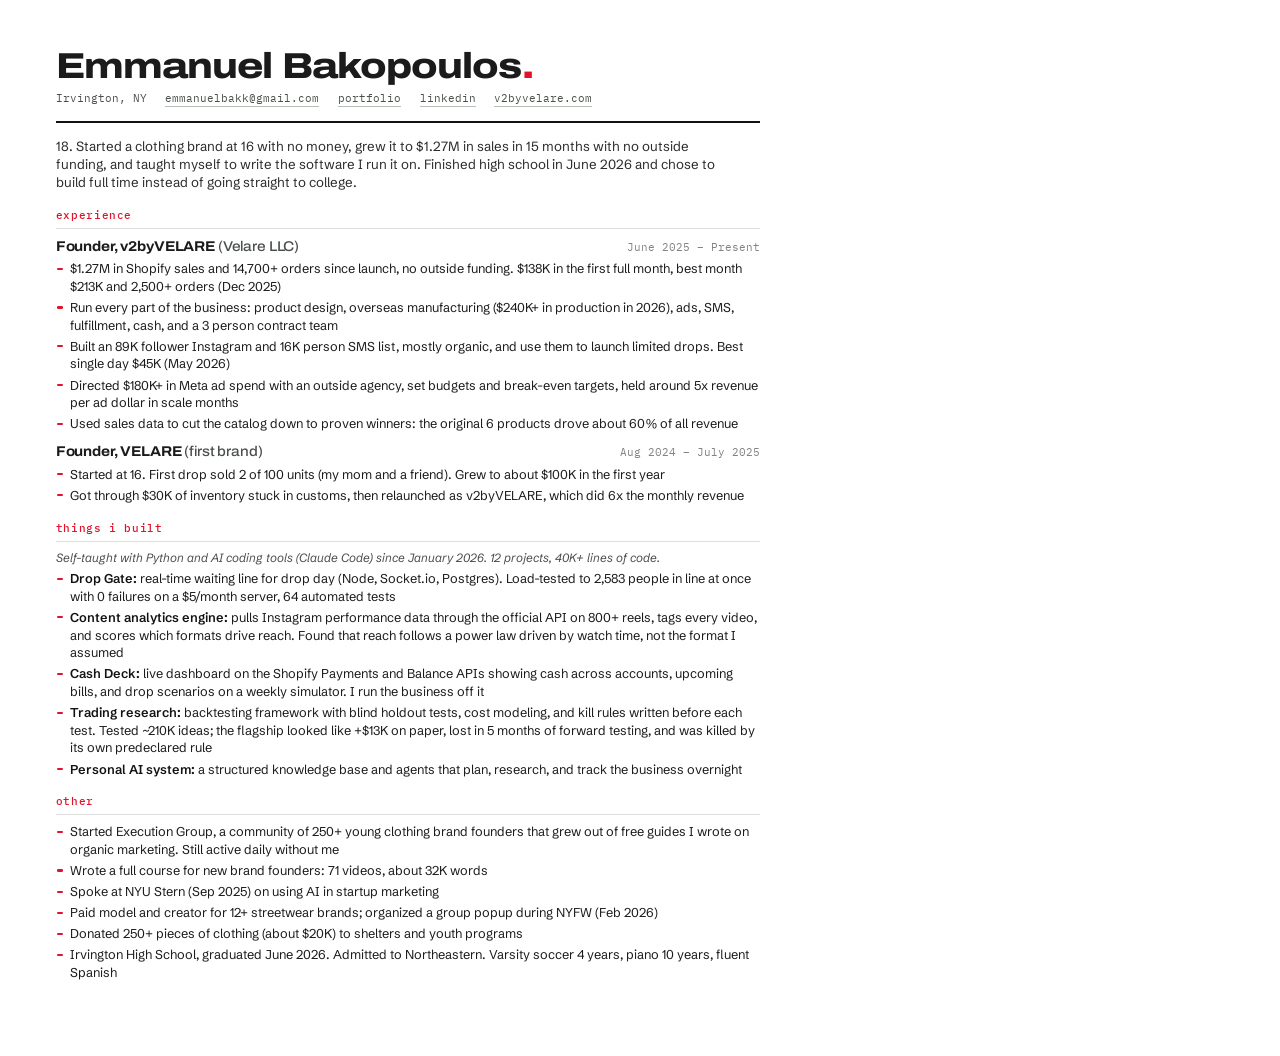
==== _src/resume.html @ 74f3d553 "Add resume source Co-Authored-By: Claude Opus 5.5 <noreply@anthropic.com>" ====
<!doctype html>
<html lang="en"><head><meta charset="utf-8">
<title>Emmanuel Bakopoulos - Resume</title>
<link rel="stylesheet" href="https://fonts.googleapis.com/css2?family=Archivo:wdth,wght@62..125,400..900&family=Schibsted+Grotesk:wght@400;500;600&family=IBM+Plex+Mono:wght@400;500&display=block">
<style>
@page{size:letter;margin:0}
*{box-sizing:border-box;margin:0;padding:0}
html,body{background:#fff}
body{width:8.5in;height:11in;padding:.5in .58in .45in;font-family:"Schibsted Grotesk",sans-serif;font-size:9.6pt;line-height:1.38;color:#1a1b1a;-webkit-print-color-adjust:exact;print-color-adjust:exact}
a{color:inherit;text-decoration:none}
header{display:grid;gap:5pt;padding-bottom:11pt;border-bottom:1.5pt solid #111211}
h1{font-family:"Archivo",sans-serif;font-weight:800;font-stretch:118%;font-size:27pt;letter-spacing:-.025em;line-height:1}
h1 .r{color:#e1122b}
.contact{font-family:"IBM Plex Mono",monospace;font-size:8.1pt;color:#4b4f4c;display:flex;flex-wrap:wrap;gap:0 14pt}
.contact a{border-bottom:.6pt solid #b9beb9}
.summary{margin-top:10pt;font-size:10pt;color:#2a2c2a;max-width:96%}
section{margin-top:12pt}
h2{font-family:"IBM Plex Mono",monospace;font-weight:500;font-size:8pt;letter-spacing:.06em;text-transform:lowercase;color:#e1122b;padding-bottom:4pt;margin-bottom:6pt;border-bottom:.6pt solid #dcdfdb}
.role{display:flex;justify-content:space-between;align-items:baseline;gap:10pt;margin-top:7pt}
.role:first-of-type{margin-top:0}
.role b{font-family:"Archivo",sans-serif;font-weight:700;font-stretch:108%;font-size:10.6pt;letter-spacing:-.01em}
.role b span{font-weight:500;color:#4b4f4c}
.when{font-family:"IBM Plex Mono",monospace;font-size:8pt;color:#808581;white-space:nowrap}
.note{font-size:9pt;color:#4b4f4c;font-style:italic;margin-bottom:3pt}
ul{list-style:none;display:grid;gap:2.6pt;margin-top:3pt}
li{position:relative;padding-left:11pt}
li::before{content:"";position:absolute;left:1pt;top:.58em;width:4.5pt;height:1.6pt;background:#e1122b;border-radius:1pt}
li b{font-weight:600;color:#111211}
</style></head><body>
<header>
  <h1>Emmanuel Bakopoulos<span class="r">.</span></h1>
  <div class="contact">
    <span>Irvington, NY</span>
    <a href="mailto:emmanuelbakk@gmail.com">emmanuelbakk@gmail.com</a>
    <a href="https://emanswor1d.github.io">portfolio</a>
    <a href="https://www.linkedin.com/in/emmanuel-bak-509b44319">linkedin</a>
    <a href="https://v2byvelare.com">v2byvelare.com</a>
  </div>
</header>
<p class="summary">18. Started a clothing brand at 16 with no money, grew it to $1.27M in sales in 15 months with no outside funding, and taught myself to write the software I run it on. Finished high school in June 2026 and chose to build full time instead of going straight to college.</p>

<section>
  <h2>experience</h2>
  <div class="role"><b>Founder, v2byVELARE <span>(Velare LLC)</span></b><span class="when">June 2025 – Present</span></div>
  <ul>
    <li>$1.27M in Shopify sales and 14,700+ orders since launch, no outside funding. $138K in the first full month, best month $213K and 2,500+ orders (Dec 2025)</li>
    <li>Run every part of the business: product design, overseas manufacturing ($240K+ in production in 2026), ads, SMS, fulfillment, cash, and a 3 person contract team</li>
    <li>Built an 89K follower Instagram and 16K person SMS list, mostly organic, and use them to launch limited drops. Best single day $45K (May 2026)</li>
    <li>Directed $180K+ in Meta ad spend with an outside agency, set budgets and break-even targets, held around 5x revenue per ad dollar in scale months</li>
    <li>Used sales data to cut the catalog down to proven winners: the original 6 products drove about 60% of all revenue</li>
  </ul>
  <div class="role"><b>Founder, VELARE <span>(first brand)</span></b><span class="when">Aug 2024 – July 2025</span></div>
  <ul>
    <li>Started at 16. First drop sold 2 of 100 units (my mom and a friend). Grew to about $100K in the first year</li>
    <li>Got through $30K of inventory stuck in customs, then relaunched as v2byVELARE, which did 6x the monthly revenue</li>
  </ul>
</section>

<section>
  <h2>things i built</h2>
  <p class="note">Self-taught with Python and AI coding tools (Claude Code) since January 2026. 12 projects, 40K+ lines of code.</p>
  <ul>
    <li><b>Drop Gate:</b> real-time waiting line for drop day (Node, Socket.io, Postgres). Load-tested to 2,583 people in line at once with 0 failures on a $5/month server, 64 automated tests</li>
    <li><b>Content analytics engine:</b> pulls Instagram performance data through the official API on 800+ reels, tags every video, and scores which formats drive reach. Found that reach follows a power law driven by watch time, not the format I assumed</li>
    <li><b>Cash Deck:</b> live dashboard on the Shopify Payments and Balance APIs showing cash across accounts, upcoming bills, and drop scenarios on a weekly simulator. I run the business off it</li>
    <li><b>Trading research:</b> backtesting framework with blind holdout tests, cost modeling, and kill rules written before each test. Tested ~210K ideas; the flagship looked like +$13K on paper, lost in 5 months of forward testing, and was killed by its own predeclared rule</li>
    <li><b>Personal AI system:</b> a structured knowledge base and agents that plan, research, and track the business overnight</li>
  </ul>
</section>

<section>
  <h2>other</h2>
  <ul>
    <li>Started Execution Group, a community of 250+ young clothing brand founders that grew out of free guides I wrote on organic marketing. Still active daily without me</li>
    <li>Wrote a full course for new brand founders: 71 videos, about 32K words</li>
    <li>Spoke at NYU Stern (Sep 2025) on using AI in startup marketing</li>
    <li>Paid model and creator for 12+ streetwear brands; organized a group popup during NYFW (Feb 2026)</li>
    <li>Donated 250+ pieces of clothing (about $20K) to shelters and youth programs</li>
    <li>Irvington High School, graduated June 2026. Admitted to Northeastern. Varsity soccer 4 years, piano 10 years, fluent Spanish</li>
  </ul>
</section>
</body></html>
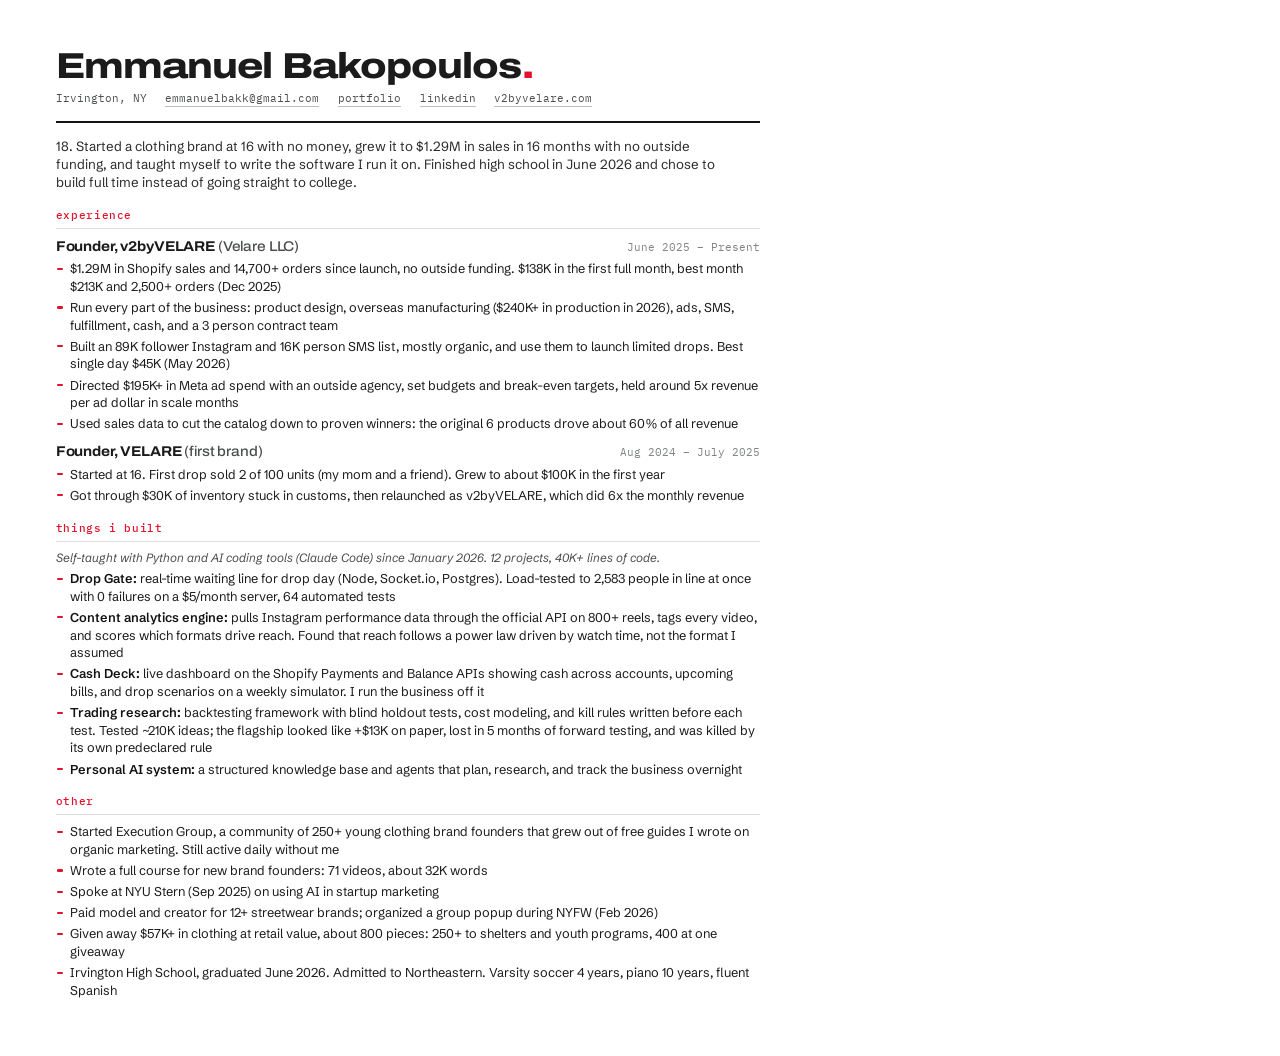
==== commit 87414861: "Update resume and site numbers: $1.29M sales, $195K+ Meta, $57K+ giveaways Co-Authored-By: Claude Op" ====
--- a/_src/resume.html
+++ b/_src/resume.html
@@ -37,16 +37,16 @@
     <a href="https://v2byvelare.com">v2byvelare.com</a>
   </div>
 </header>
-<p class="summary">18. Started a clothing brand at 16 with no money, grew it to $1.27M in sales in 15 months with no outside funding, and taught myself to write the software I run it on. Finished high school in June 2026 and chose to build full time instead of going straight to college.</p>
+<p class="summary">18. Started a clothing brand at 16 with no money, grew it to $1.29M in sales in 16 months with no outside funding, and taught myself to write the software I run it on. Finished high school in June 2026 and chose to build full time instead of going straight to college.</p>
 
 <section>
   <h2>experience</h2>
   <div class="role"><b>Founder, v2byVELARE <span>(Velare LLC)</span></b><span class="when">June 2025 – Present</span></div>
   <ul>
-    <li>$1.27M in Shopify sales and 14,700+ orders since launch, no outside funding. $138K in the first full month, best month $213K and 2,500+ orders (Dec 2025)</li>
+    <li>$1.29M in Shopify sales and 14,700+ orders since launch, no outside funding. $138K in the first full month, best month $213K and 2,500+ orders (Dec 2025)</li>
     <li>Run every part of the business: product design, overseas manufacturing ($240K+ in production in 2026), ads, SMS, fulfillment, cash, and a 3 person contract team</li>
     <li>Built an 89K follower Instagram and 16K person SMS list, mostly organic, and use them to launch limited drops. Best single day $45K (May 2026)</li>
-    <li>Directed $180K+ in Meta ad spend with an outside agency, set budgets and break-even targets, held around 5x revenue per ad dollar in scale months</li>
+    <li>Directed $195K+ in Meta ad spend with an outside agency, set budgets and break-even targets, held around 5x revenue per ad dollar in scale months</li>
     <li>Used sales data to cut the catalog down to proven winners: the original 6 products drove about 60% of all revenue</li>
   </ul>
   <div class="role"><b>Founder, VELARE <span>(first brand)</span></b><span class="when">Aug 2024 – July 2025</span></div>
@@ -75,7 +75,7 @@
     <li>Wrote a full course for new brand founders: 71 videos, about 32K words</li>
     <li>Spoke at NYU Stern (Sep 2025) on using AI in startup marketing</li>
     <li>Paid model and creator for 12+ streetwear brands; organized a group popup during NYFW (Feb 2026)</li>
-    <li>Donated 250+ pieces of clothing (about $20K) to shelters and youth programs</li>
+    <li>Given away $57K+ in clothing at retail value, about 800 pieces: 250+ to shelters and youth programs, 400 at one giveaway</li>
     <li>Irvington High School, graduated June 2026. Admitted to Northeastern. Varsity soccer 4 years, piano 10 years, fluent Spanish</li>
   </ul>
 </section>
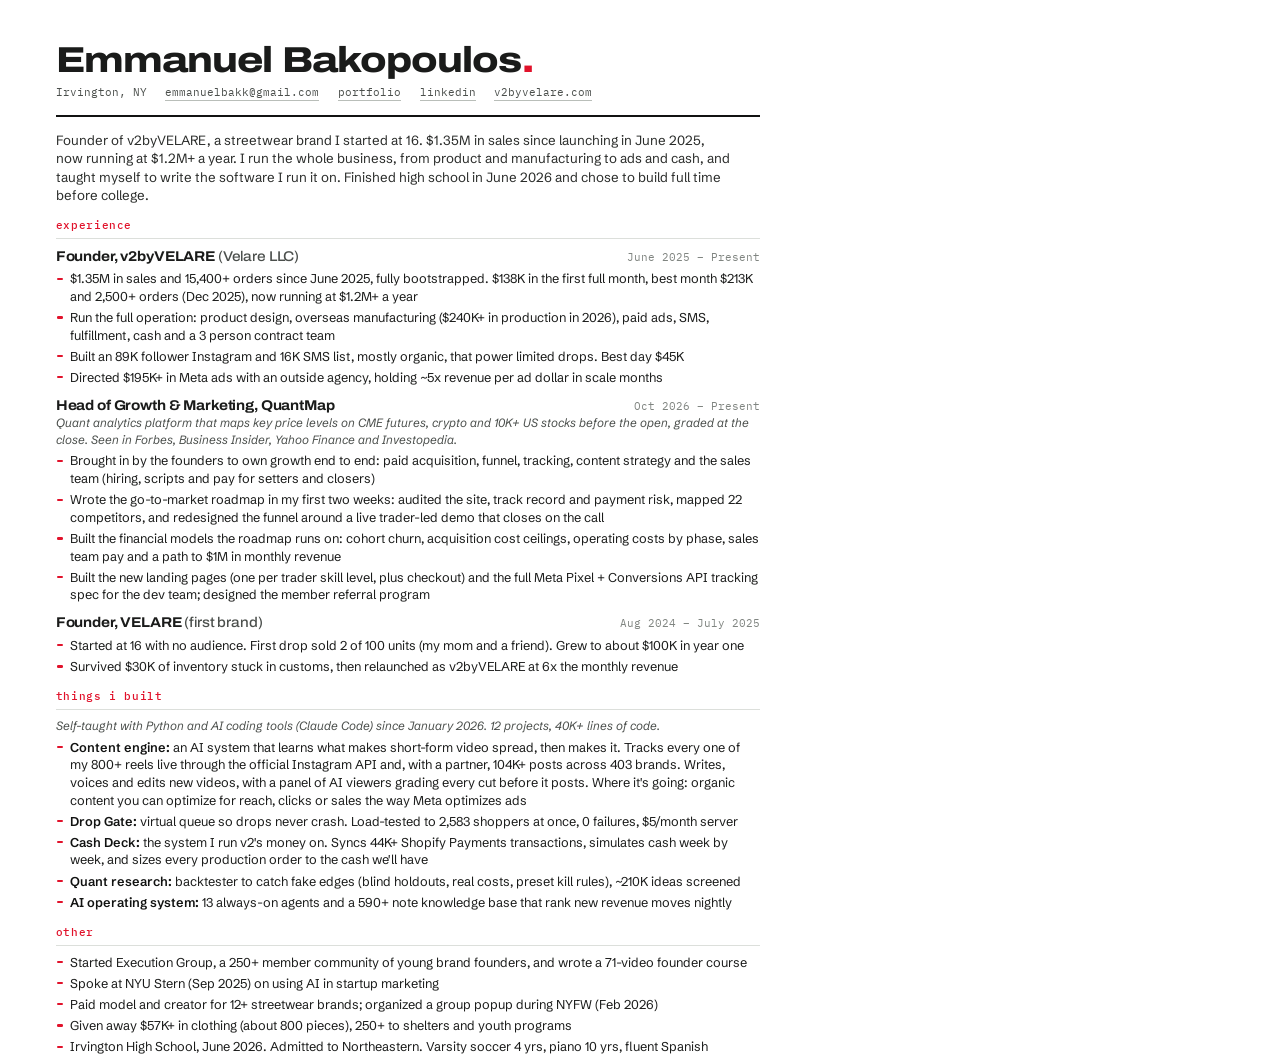
==== commit a0bd3077: "Numbers refresh: $1.35M since Jun 2025, $1.2M+/yr run rate, 15,400+ orders; drop '16 months' Co-Auth" ====
--- a/_src/resume.html
+++ b/_src/resume.html
@@ -6,7 +6,7 @@
 @page{size:letter;margin:0}
 *{box-sizing:border-box;margin:0;padding:0}
 html,body{background:#fff}
-body{width:8.5in;height:11in;padding:.5in .58in .45in;font-family:"Schibsted Grotesk",sans-serif;font-size:9.6pt;line-height:1.38;color:#1a1b1a;-webkit-print-color-adjust:exact;print-color-adjust:exact}
+body{width:8.5in;height:11in;padding:.44in .58in .4in;font-family:"Schibsted Grotesk",sans-serif;font-size:9.6pt;line-height:1.38;color:#1a1b1a;-webkit-print-color-adjust:exact;print-color-adjust:exact}
 a{color:inherit;text-decoration:none}
 header{display:grid;gap:5pt;padding-bottom:11pt;border-bottom:1.5pt solid #111211}
 h1{font-family:"Archivo",sans-serif;font-weight:800;font-stretch:118%;font-size:27pt;letter-spacing:-.025em;line-height:1}
@@ -14,7 +14,7 @@
 .contact{font-family:"IBM Plex Mono",monospace;font-size:8.1pt;color:#4b4f4c;display:flex;flex-wrap:wrap;gap:0 14pt}
 .contact a{border-bottom:.6pt solid #b9beb9}
 .summary{margin-top:10pt;font-size:10pt;color:#2a2c2a;max-width:96%}
-section{margin-top:12pt}
+section{margin-top:10pt}
 h2{font-family:"IBM Plex Mono",monospace;font-weight:500;font-size:8pt;letter-spacing:.06em;text-transform:lowercase;color:#e1122b;padding-bottom:4pt;margin-bottom:6pt;border-bottom:.6pt solid #dcdfdb}
 .role{display:flex;justify-content:space-between;align-items:baseline;gap:10pt;margin-top:7pt}
 .role:first-of-type{margin-top:0}
@@ -37,22 +37,29 @@
     <a href="https://v2byvelare.com">v2byvelare.com</a>
   </div>
 </header>
-<p class="summary">18. Started a clothing brand at 16 with no money, grew it to $1.29M in sales in 16 months with no outside funding, and taught myself to write the software I run it on. Finished high school in June 2026 and chose to build full time instead of going straight to college.</p>
+<p class="summary">Founder of v2byVELARE, a streetwear brand I started at 16. $1.35M in sales since launching in June 2025, now running at $1.2M+ a year. I run the whole business, from product and manufacturing to ads and cash, and taught myself to write the software I run it on. Finished high school in June 2026 and chose to build full time before college.</p>
 
 <section>
   <h2>experience</h2>
   <div class="role"><b>Founder, v2byVELARE <span>(Velare LLC)</span></b><span class="when">June 2025 – Present</span></div>
   <ul>
-    <li>$1.29M in Shopify sales and 14,700+ orders since launch, no outside funding. $138K in the first full month, best month $213K and 2,500+ orders (Dec 2025)</li>
-    <li>Run every part of the business: product design, overseas manufacturing ($240K+ in production in 2026), ads, SMS, fulfillment, cash, and a 3 person contract team</li>
-    <li>Built an 89K follower Instagram and 16K person SMS list, mostly organic, and use them to launch limited drops. Best single day $45K (May 2026)</li>
-    <li>Directed $195K+ in Meta ad spend with an outside agency, set budgets and break-even targets, held around 5x revenue per ad dollar in scale months</li>
-    <li>Used sales data to cut the catalog down to proven winners: the original 6 products drove about 60% of all revenue</li>
+    <li>$1.35M in sales and 15,400+ orders since June 2025, fully bootstrapped. $138K in the first full month, best month $213K and 2,500+ orders (Dec 2025), now running at $1.2M+ a year</li>
+    <li>Run the full operation: product design, overseas manufacturing ($240K+ in production in 2026), paid ads, SMS, fulfillment, cash and a 3 person contract team</li>
+    <li>Built an 89K follower Instagram and 16K SMS list, mostly organic, that power limited drops. Best day $45K</li>
+    <li>Directed $195K+ in Meta ads with an outside agency, holding ~5x revenue per ad dollar in scale months</li>
+  </ul>
+  <div class="role"><b>Head of Growth &amp; Marketing, QuantMap</b><span class="when">Oct 2026 – Present</span></div>
+  <p class="note">Quant analytics platform that maps key price levels on CME futures, crypto and 10K+ US stocks before the open, graded at the close. Seen in Forbes, Business Insider, Yahoo Finance and Investopedia.</p>
+  <ul>
+    <li>Brought in by the founders to own growth end to end: paid acquisition, funnel, tracking, content strategy and the sales team (hiring, scripts and pay for setters and closers)</li>
+    <li>Wrote the go-to-market roadmap in my first two weeks: audited the site, track record and payment risk, mapped 22 competitors, and redesigned the funnel around a live trader-led demo that closes on the call</li>
+    <li>Built the financial models the roadmap runs on: cohort churn, acquisition cost ceilings, operating costs by phase, sales team pay and a path to $1M in monthly revenue</li>
+    <li>Built the new landing pages (one per trader skill level, plus checkout) and the full Meta Pixel + Conversions API tracking spec for the dev team; designed the member referral program</li>
   </ul>
   <div class="role"><b>Founder, VELARE <span>(first brand)</span></b><span class="when">Aug 2024 – July 2025</span></div>
   <ul>
-    <li>Started at 16. First drop sold 2 of 100 units (my mom and a friend). Grew to about $100K in the first year</li>
-    <li>Got through $30K of inventory stuck in customs, then relaunched as v2byVELARE, which did 6x the monthly revenue</li>
+    <li>Started at 16 with no audience. First drop sold 2 of 100 units (my mom and a friend). Grew to about $100K in year one</li>
+    <li>Survived $30K of inventory stuck in customs, then relaunched as v2byVELARE at 6x the monthly revenue</li>
   </ul>
 </section>
 
@@ -60,23 +67,22 @@
   <h2>things i built</h2>
   <p class="note">Self-taught with Python and AI coding tools (Claude Code) since January 2026. 12 projects, 40K+ lines of code.</p>
   <ul>
-    <li><b>Drop Gate:</b> real-time waiting line for drop day (Node, Socket.io, Postgres). Load-tested to 2,583 people in line at once with 0 failures on a $5/month server, 64 automated tests</li>
-    <li><b>Content analytics engine:</b> pulls Instagram performance data through the official API on 800+ reels, tags every video, and scores which formats drive reach. Found that reach follows a power law driven by watch time, not the format I assumed</li>
-    <li><b>Cash Deck:</b> live dashboard on the Shopify Payments and Balance APIs showing cash across accounts, upcoming bills, and drop scenarios on a weekly simulator. I run the business off it</li>
-    <li><b>Trading research:</b> backtesting framework with blind holdout tests, cost modeling, and kill rules written before each test. Tested ~210K ideas; the flagship looked like +$13K on paper, lost in 5 months of forward testing, and was killed by its own predeclared rule</li>
-    <li><b>Personal AI system:</b> a structured knowledge base and agents that plan, research, and track the business overnight</li>
+    <li><b>Content engine:</b> an AI system that learns what makes short-form video spread, then makes it. Tracks every one of my 800+ reels live through the official Instagram API and, with a partner, 104K+ posts across 403 brands. Writes, voices and edits new videos, with a panel of AI viewers grading every cut before it posts. Where it's going: organic content you can optimize for reach, clicks or sales the way Meta optimizes ads</li>
+    <li><b>Drop Gate:</b> virtual queue so drops never crash. Load-tested to 2,583 shoppers at once, 0 failures, $5/month server</li>
+    <li><b>Cash Deck:</b> the system I run v2's money on. Syncs 44K+ Shopify Payments transactions, simulates cash week by week, and sizes every production order to the cash we'll have</li>
+    <li><b>Quant research:</b> backtester to catch fake edges (blind holdouts, real costs, preset kill rules), ~210K ideas screened</li>
+    <li><b>AI operating system:</b> 13 always-on agents and a 590+ note knowledge base that rank new revenue moves nightly</li>
   </ul>
 </section>
 
 <section>
   <h2>other</h2>
   <ul>
-    <li>Started Execution Group, a community of 250+ young clothing brand founders that grew out of free guides I wrote on organic marketing. Still active daily without me</li>
-    <li>Wrote a full course for new brand founders: 71 videos, about 32K words</li>
+    <li>Started Execution Group, a 250+ member community of young brand founders, and wrote a 71-video founder course</li>
     <li>Spoke at NYU Stern (Sep 2025) on using AI in startup marketing</li>
     <li>Paid model and creator for 12+ streetwear brands; organized a group popup during NYFW (Feb 2026)</li>
-    <li>Given away $57K+ in clothing at retail value, about 800 pieces: 250+ to shelters and youth programs, 400 at one giveaway</li>
-    <li>Irvington High School, graduated June 2026. Admitted to Northeastern. Varsity soccer 4 years, piano 10 years, fluent Spanish</li>
+    <li>Given away $57K+ in clothing (about 800 pieces), 250+ to shelters and youth programs</li>
+    <li>Irvington High School, June 2026. Admitted to Northeastern. Varsity soccer 4 yrs, piano 10 yrs, fluent Spanish</li>
   </ul>
 </section>
 </body></html>
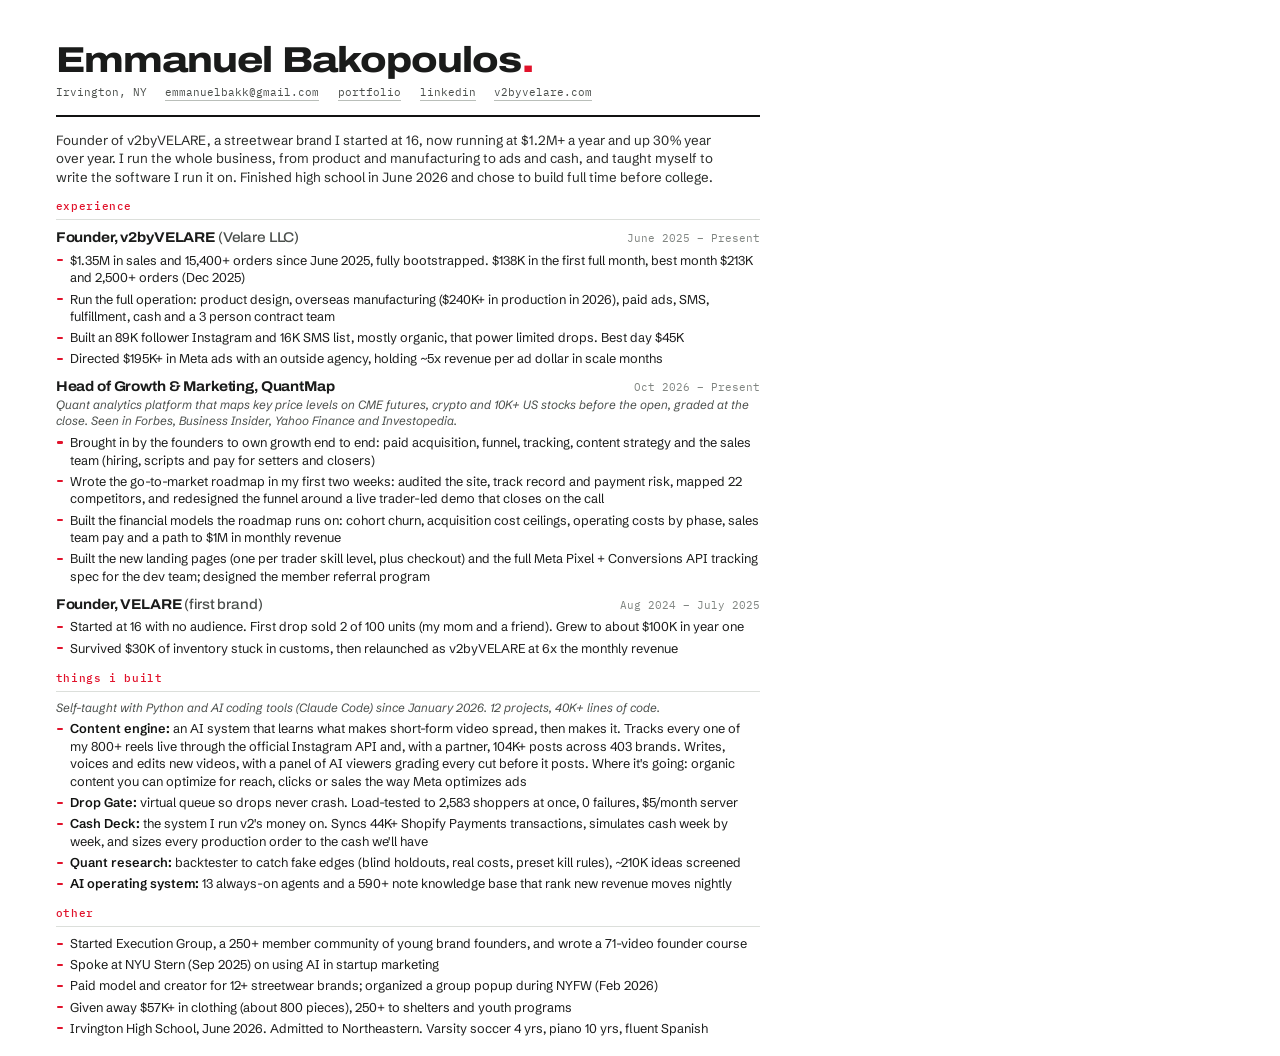
==== commit ecd42c1d: "Resume: run rate + 30% YoY in summary Co-Authored-By: Claude Opus 5.5 <noreply@anthropic.com>" ====
--- a/_src/resume.html
+++ b/_src/resume.html
@@ -37,13 +37,13 @@
     <a href="https://v2byvelare.com">v2byvelare.com</a>
   </div>
 </header>
-<p class="summary">Founder of v2byVELARE, a streetwear brand I started at 16. $1.35M in sales since launching in June 2025, now running at $1.2M+ a year. I run the whole business, from product and manufacturing to ads and cash, and taught myself to write the software I run it on. Finished high school in June 2026 and chose to build full time before college.</p>
+<p class="summary">Founder of v2byVELARE, a streetwear brand I started at 16, now running at $1.2M+ a year and up 30% year over year. I run the whole business, from product and manufacturing to ads and cash, and taught myself to write the software I run it on. Finished high school in June 2026 and chose to build full time before college.</p>
 
 <section>
   <h2>experience</h2>
   <div class="role"><b>Founder, v2byVELARE <span>(Velare LLC)</span></b><span class="when">June 2025 – Present</span></div>
   <ul>
-    <li>$1.35M in sales and 15,400+ orders since June 2025, fully bootstrapped. $138K in the first full month, best month $213K and 2,500+ orders (Dec 2025), now running at $1.2M+ a year</li>
+    <li>$1.35M in sales and 15,400+ orders since June 2025, fully bootstrapped. $138K in the first full month, best month $213K and 2,500+ orders (Dec 2025)</li>
     <li>Run the full operation: product design, overseas manufacturing ($240K+ in production in 2026), paid ads, SMS, fulfillment, cash and a 3 person contract team</li>
     <li>Built an 89K follower Instagram and 16K SMS list, mostly organic, that power limited drops. Best day $45K</li>
     <li>Directed $195K+ in Meta ads with an outside agency, holding ~5x revenue per ad dollar in scale months</li>
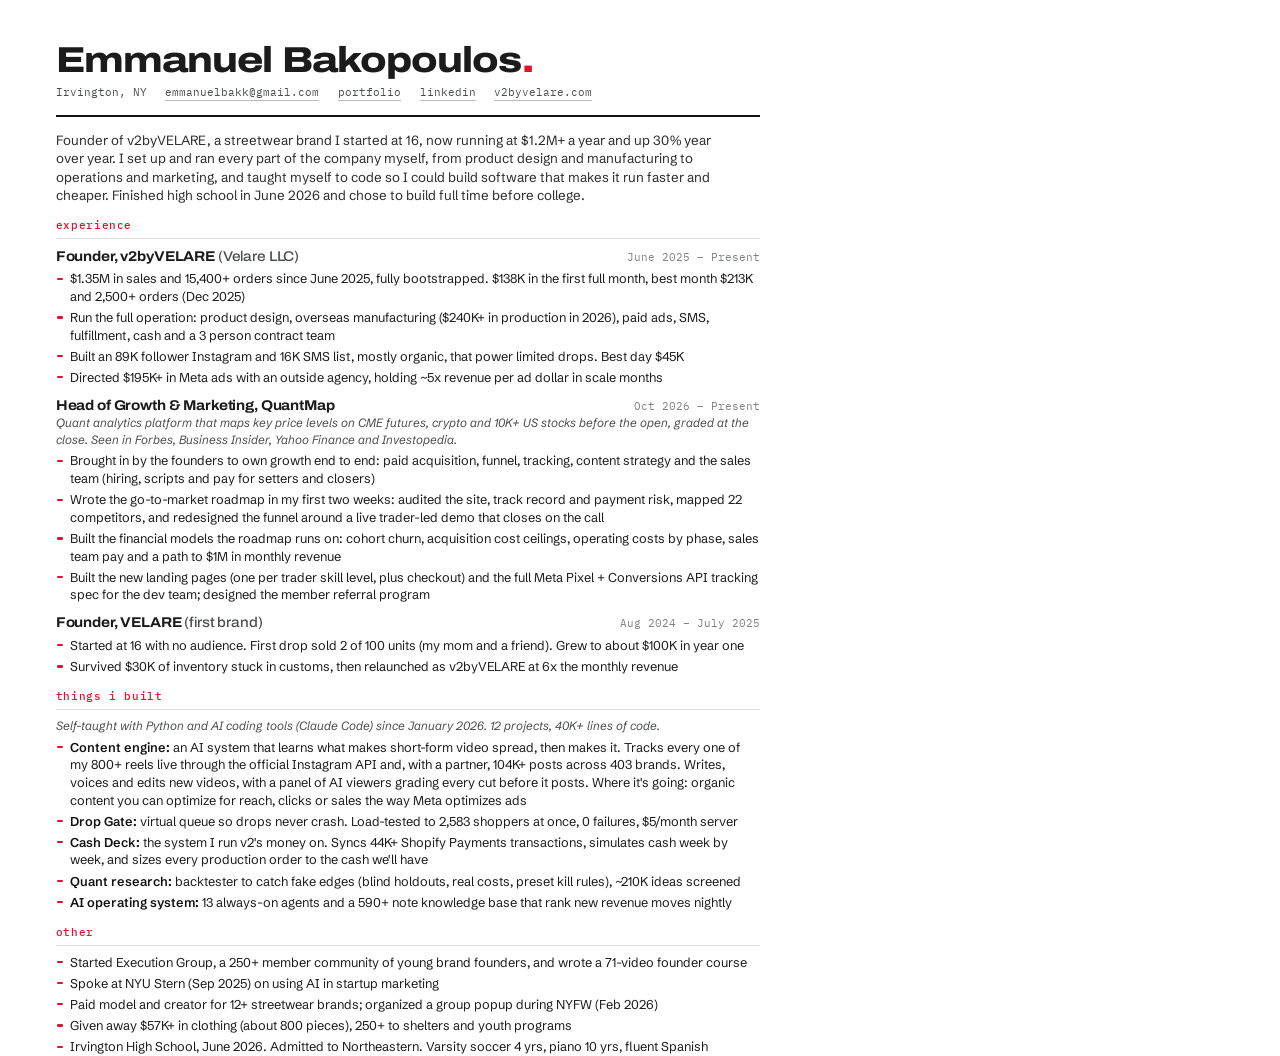
==== commit bdcb2b42: "Resume: summary leads with building every function + own software Co-Authored-By: Claude Opus 5.5 <n" ====
--- a/_src/resume.html
+++ b/_src/resume.html
@@ -37,7 +37,7 @@
     <a href="https://v2byvelare.com">v2byvelare.com</a>
   </div>
 </header>
-<p class="summary">Founder of v2byVELARE, a streetwear brand I started at 16, now running at $1.2M+ a year and up 30% year over year. I run the whole business, from product and manufacturing to ads and cash, and taught myself to write the software I run it on. Finished high school in June 2026 and chose to build full time before college.</p>
+<p class="summary">Founder of v2byVELARE, a streetwear brand I started at 16, now running at $1.2M+ a year and up 30% year over year. I set up and ran every part of the company myself, from product design and manufacturing to operations and marketing, and taught myself to code so I could build software that makes it run faster and cheaper. Finished high school in June 2026 and chose to build full time before college.</p>
 
 <section>
   <h2>experience</h2>
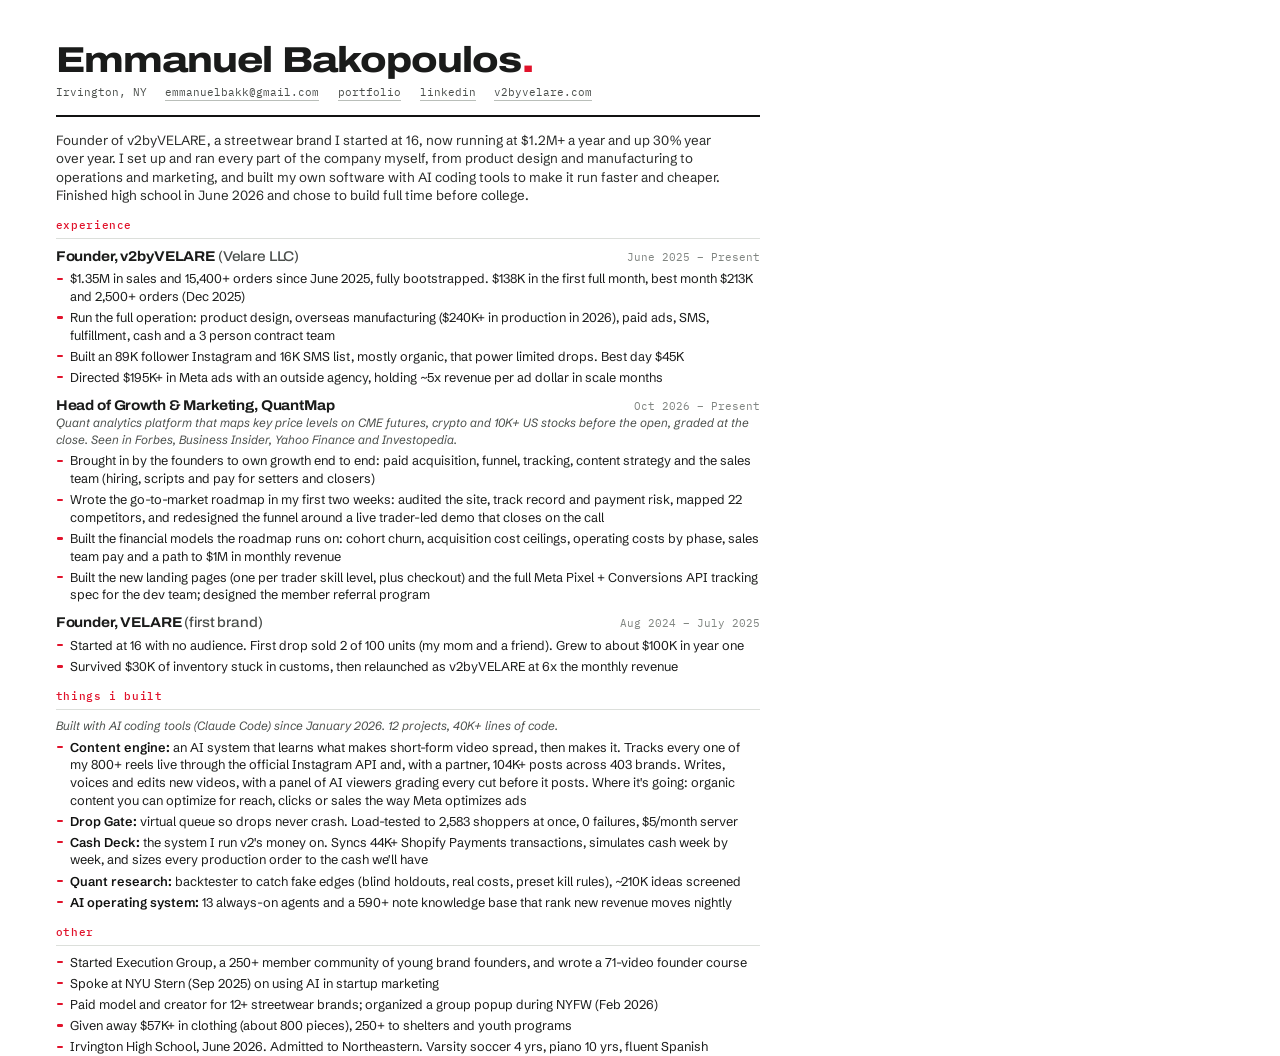
==== commit 59aff24c: "Resume: software built with AI coding tools, no hand-coding claim Co-Authored-By: Claude Opus 5.5 <n" ====
--- a/_src/resume.html
+++ b/_src/resume.html
@@ -37,7 +37,7 @@
     <a href="https://v2byvelare.com">v2byvelare.com</a>
   </div>
 </header>
-<p class="summary">Founder of v2byVELARE, a streetwear brand I started at 16, now running at $1.2M+ a year and up 30% year over year. I set up and ran every part of the company myself, from product design and manufacturing to operations and marketing, and taught myself to code so I could build software that makes it run faster and cheaper. Finished high school in June 2026 and chose to build full time before college.</p>
+<p class="summary">Founder of v2byVELARE, a streetwear brand I started at 16, now running at $1.2M+ a year and up 30% year over year. I set up and ran every part of the company myself, from product design and manufacturing to operations and marketing, and built my own software with AI coding tools to make it run faster and cheaper. Finished high school in June 2026 and chose to build full time before college.</p>
 
 <section>
   <h2>experience</h2>
@@ -65,7 +65,7 @@
 
 <section>
   <h2>things i built</h2>
-  <p class="note">Self-taught with Python and AI coding tools (Claude Code) since January 2026. 12 projects, 40K+ lines of code.</p>
+  <p class="note">Built with AI coding tools (Claude Code) since January 2026. 12 projects, 40K+ lines of code.</p>
   <ul>
     <li><b>Content engine:</b> an AI system that learns what makes short-form video spread, then makes it. Tracks every one of my 800+ reels live through the official Instagram API and, with a partner, 104K+ posts across 403 brands. Writes, voices and edits new videos, with a panel of AI viewers grading every cut before it posts. Where it's going: organic content you can optimize for reach, clicks or sales the way Meta optimizes ads</li>
     <li><b>Drop Gate:</b> virtual queue so drops never crash. Load-tested to 2,583 shoppers at once, 0 failures, $5/month server</li>
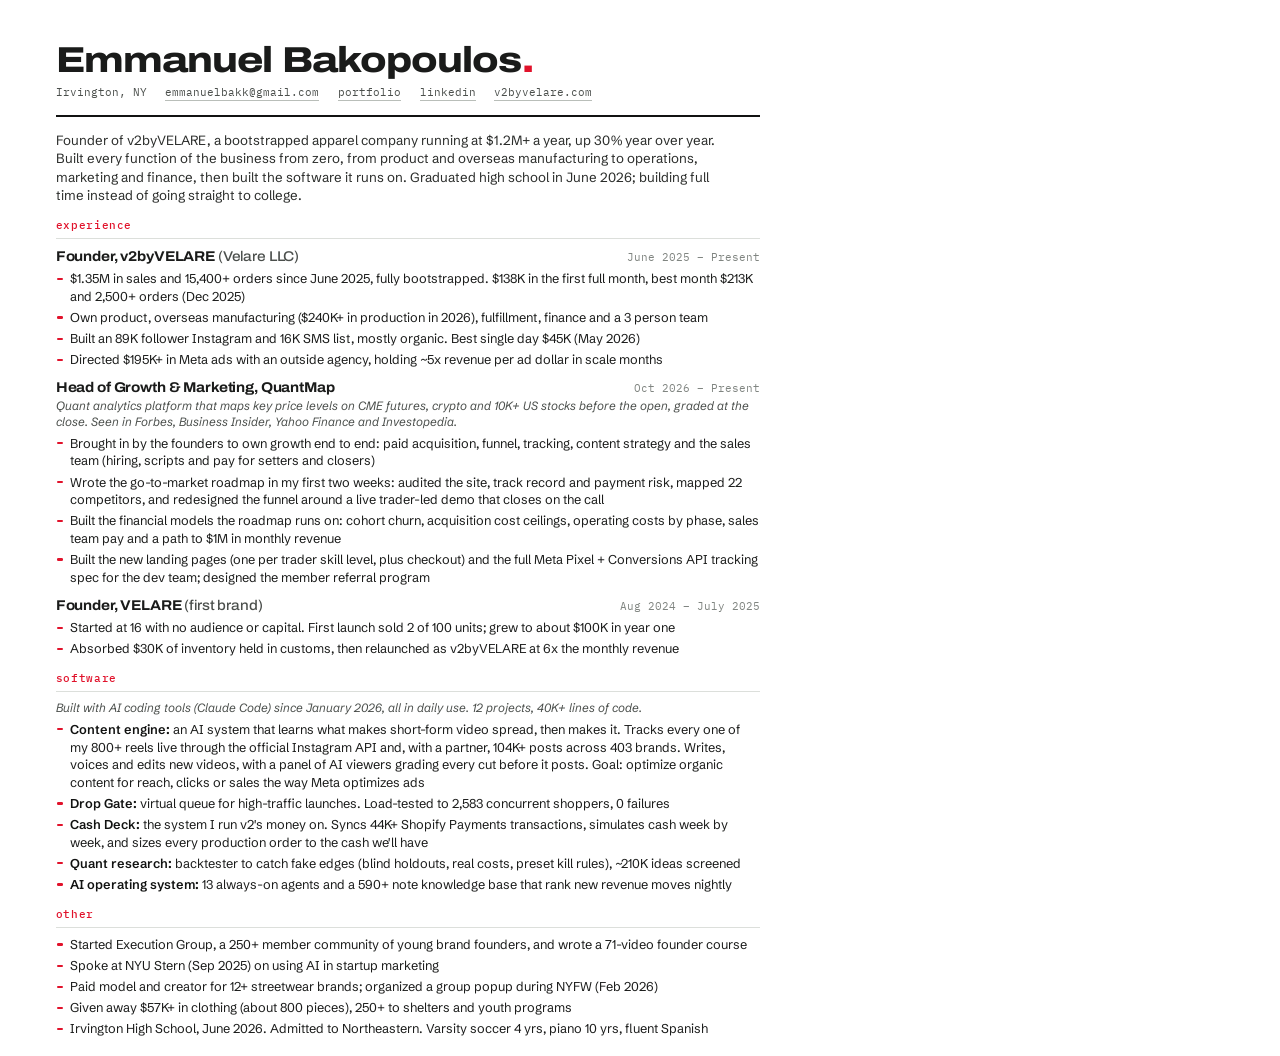
==== commit ac1db9c6: "Resume: tighter, more senior register for fellowship applications Co-Authored-By: Claude Opus 5.5 <n" ====
--- a/_src/resume.html
+++ b/_src/resume.html
@@ -37,15 +37,15 @@
     <a href="https://v2byvelare.com">v2byvelare.com</a>
   </div>
 </header>
-<p class="summary">Founder of v2byVELARE, a streetwear brand I started at 16, now running at $1.2M+ a year and up 30% year over year. I set up and ran every part of the company myself, from product design and manufacturing to operations and marketing, and built my own software with AI coding tools to make it run faster and cheaper. Finished high school in June 2026 and chose to build full time before college.</p>
+<p class="summary">Founder of v2byVELARE, a bootstrapped apparel company running at $1.2M+ a year, up 30% year over year. Built every function of the business from zero, from product and overseas manufacturing to operations, marketing and finance, then built the software it runs on. Graduated high school in June 2026; building full time instead of going straight to college.</p>
 
 <section>
   <h2>experience</h2>
   <div class="role"><b>Founder, v2byVELARE <span>(Velare LLC)</span></b><span class="when">June 2025 – Present</span></div>
   <ul>
     <li>$1.35M in sales and 15,400+ orders since June 2025, fully bootstrapped. $138K in the first full month, best month $213K and 2,500+ orders (Dec 2025)</li>
-    <li>Run the full operation: product design, overseas manufacturing ($240K+ in production in 2026), paid ads, SMS, fulfillment, cash and a 3 person contract team</li>
-    <li>Built an 89K follower Instagram and 16K SMS list, mostly organic, that power limited drops. Best day $45K</li>
+    <li>Own product, overseas manufacturing ($240K+ in production in 2026), fulfillment, finance and a 3 person team</li>
+    <li>Built an 89K follower Instagram and 16K SMS list, mostly organic. Best single day $45K (May 2026)</li>
     <li>Directed $195K+ in Meta ads with an outside agency, holding ~5x revenue per ad dollar in scale months</li>
   </ul>
   <div class="role"><b>Head of Growth &amp; Marketing, QuantMap</b><span class="when">Oct 2026 – Present</span></div>
@@ -58,17 +58,17 @@
   </ul>
   <div class="role"><b>Founder, VELARE <span>(first brand)</span></b><span class="when">Aug 2024 – July 2025</span></div>
   <ul>
-    <li>Started at 16 with no audience. First drop sold 2 of 100 units (my mom and a friend). Grew to about $100K in year one</li>
-    <li>Survived $30K of inventory stuck in customs, then relaunched as v2byVELARE at 6x the monthly revenue</li>
+    <li>Started at 16 with no audience or capital. First launch sold 2 of 100 units; grew to about $100K in year one</li>
+    <li>Absorbed $30K of inventory held in customs, then relaunched as v2byVELARE at 6x the monthly revenue</li>
   </ul>
 </section>
 
 <section>
-  <h2>things i built</h2>
-  <p class="note">Built with AI coding tools (Claude Code) since January 2026. 12 projects, 40K+ lines of code.</p>
+  <h2>software</h2>
+  <p class="note">Built with AI coding tools (Claude Code) since January 2026, all in daily use. 12 projects, 40K+ lines of code.</p>
   <ul>
-    <li><b>Content engine:</b> an AI system that learns what makes short-form video spread, then makes it. Tracks every one of my 800+ reels live through the official Instagram API and, with a partner, 104K+ posts across 403 brands. Writes, voices and edits new videos, with a panel of AI viewers grading every cut before it posts. Where it's going: organic content you can optimize for reach, clicks or sales the way Meta optimizes ads</li>
-    <li><b>Drop Gate:</b> virtual queue so drops never crash. Load-tested to 2,583 shoppers at once, 0 failures, $5/month server</li>
+    <li><b>Content engine:</b> an AI system that learns what makes short-form video spread, then makes it. Tracks every one of my 800+ reels live through the official Instagram API and, with a partner, 104K+ posts across 403 brands. Writes, voices and edits new videos, with a panel of AI viewers grading every cut before it posts. Goal: optimize organic content for reach, clicks or sales the way Meta optimizes ads</li>
+    <li><b>Drop Gate:</b> virtual queue for high-traffic launches. Load-tested to 2,583 concurrent shoppers, 0 failures</li>
     <li><b>Cash Deck:</b> the system I run v2's money on. Syncs 44K+ Shopify Payments transactions, simulates cash week by week, and sizes every production order to the cash we'll have</li>
     <li><b>Quant research:</b> backtester to catch fake edges (blind holdouts, real costs, preset kill rules), ~210K ideas screened</li>
     <li><b>AI operating system:</b> 13 always-on agents and a 590+ note knowledge base that rank new revenue moves nightly</li>
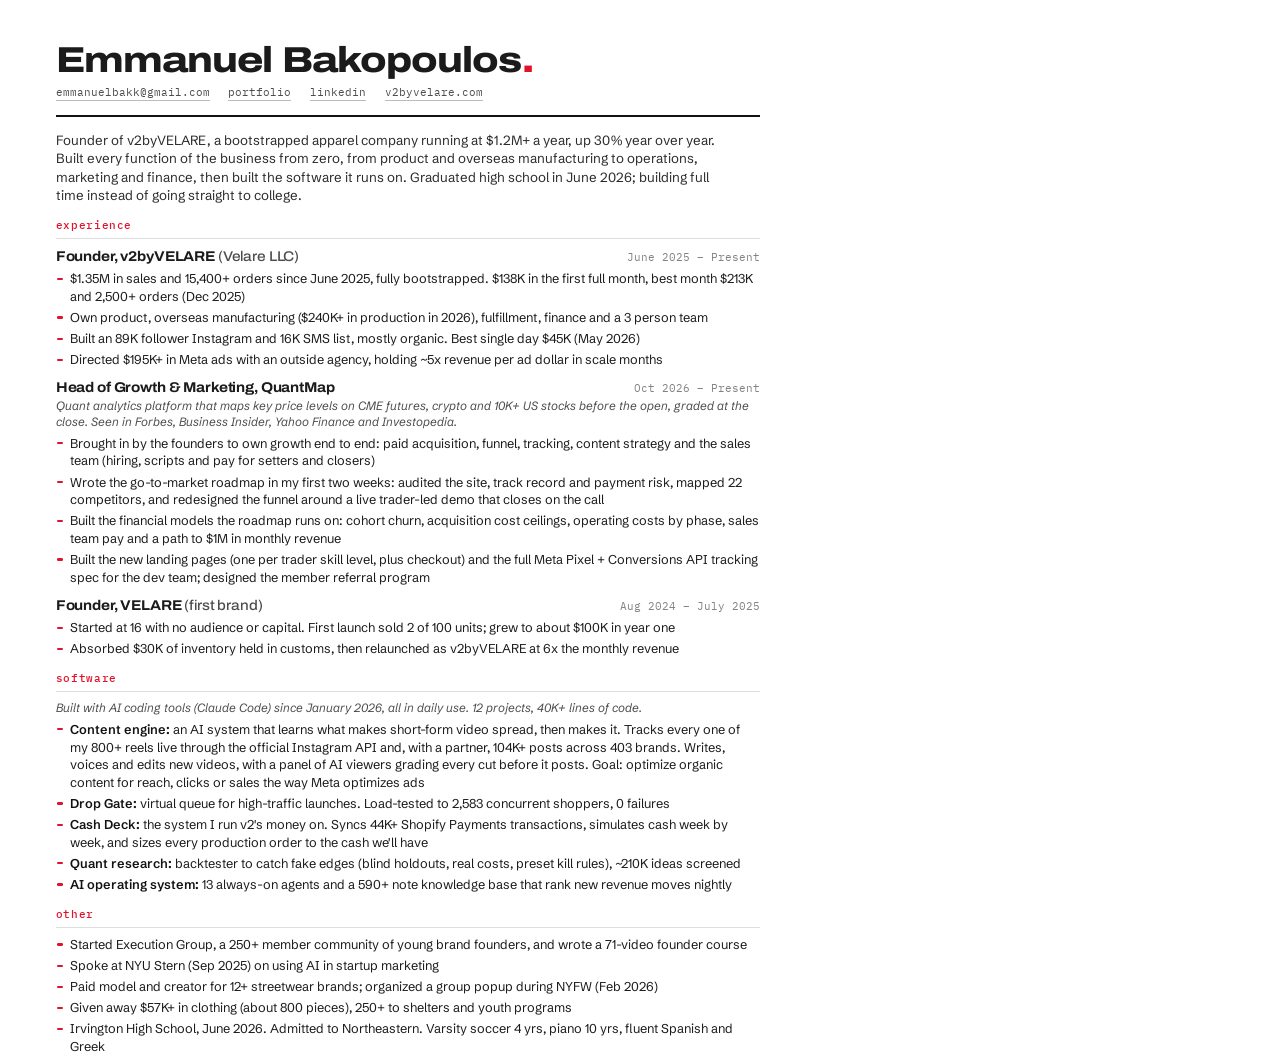
==== commit 35ee815e: "Resume: drop location from header, add fluent Greek Co-Authored-By: Claude Opus 5.5 <noreply@anthrop" ====
--- a/_src/resume.html
+++ b/_src/resume.html
@@ -30,7 +30,6 @@
 <header>
   <h1>Emmanuel Bakopoulos<span class="r">.</span></h1>
   <div class="contact">
-    <span>Irvington, NY</span>
     <a href="mailto:emmanuelbakk@gmail.com">emmanuelbakk@gmail.com</a>
     <a href="https://emanswor1d.github.io">portfolio</a>
     <a href="https://www.linkedin.com/in/emmanuel-bak-509b44319">linkedin</a>
@@ -82,7 +81,7 @@
     <li>Spoke at NYU Stern (Sep 2025) on using AI in startup marketing</li>
     <li>Paid model and creator for 12+ streetwear brands; organized a group popup during NYFW (Feb 2026)</li>
     <li>Given away $57K+ in clothing (about 800 pieces), 250+ to shelters and youth programs</li>
-    <li>Irvington High School, June 2026. Admitted to Northeastern. Varsity soccer 4 yrs, piano 10 yrs, fluent Spanish</li>
+    <li>Irvington High School, June 2026. Admitted to Northeastern. Varsity soccer 4 yrs, piano 10 yrs, fluent Spanish and Greek</li>
   </ul>
 </section>
 </body></html>
